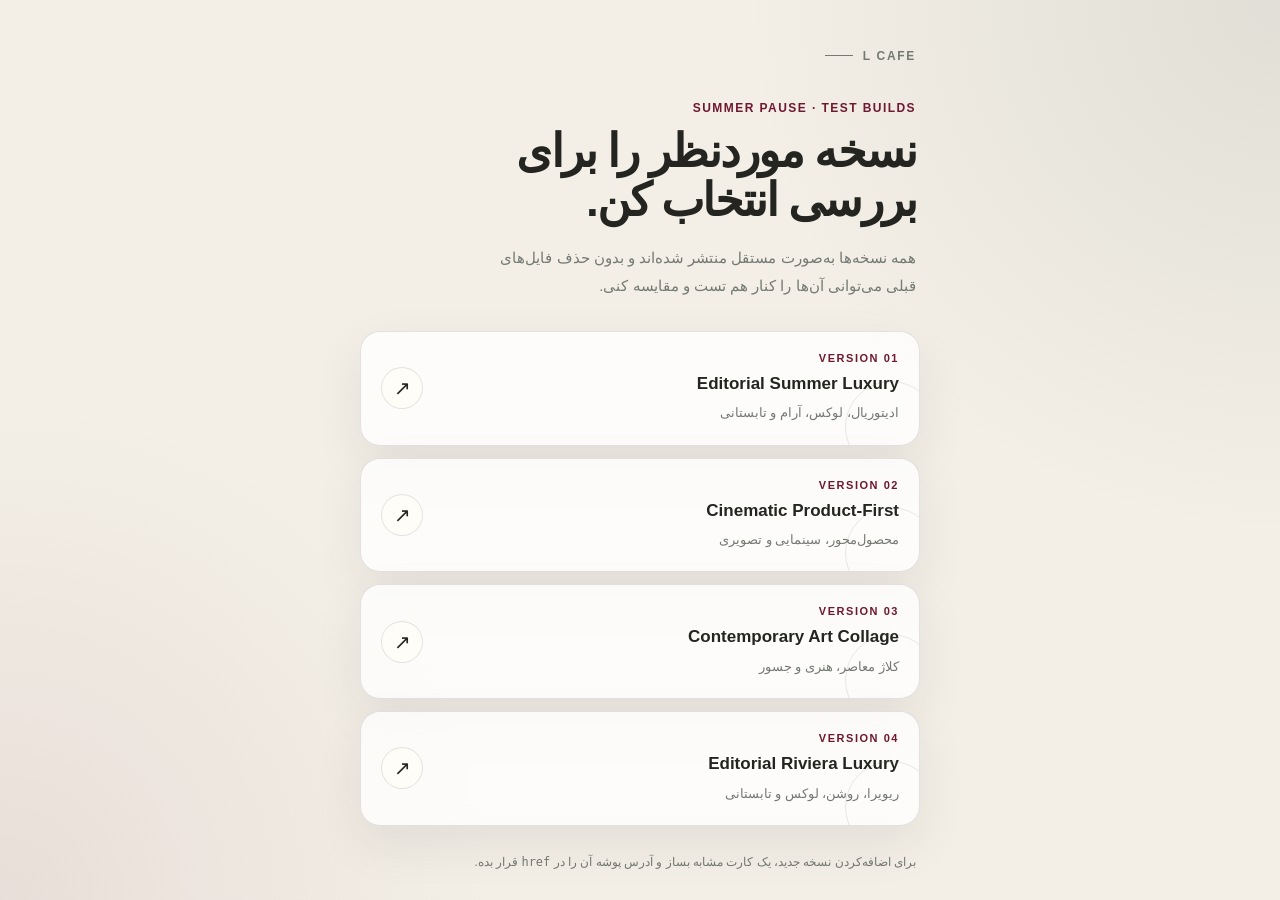
==== index.html @ 193a4563 "Add files via upload" ====
<!doctype html>
<html lang="fa" dir="rtl">
<head>
  <meta charset="utf-8" />
  <meta name="viewport" content="width=device-width, initial-scale=1, viewport-fit=cover" />
  <meta name="theme-color" content="#f3efe7" />
  <meta name="color-scheme" content="light" />

  <title>L Cafe — Website Tests</title>

  <style>
    :root {
      --bg: #f3efe7;
      --surface: rgba(255, 255, 255, 0.78);
      --surface-strong: #fffdf8;
      --text: #242521;
      --muted: #747973;
      --line: rgba(36, 37, 33, 0.12);
      --accent: #6f1830;
      --shadow: 0 18px 50px rgba(36, 37, 33, 0.08);
      --radius-lg: 28px;
      --radius-md: 20px;
    }

    * {
      box-sizing: border-box;
    }

    html {
      -webkit-text-size-adjust: 100%;
    }

    body {
      margin: 0;
      min-width: 320px;
      min-height: 100dvh;
      padding:
        max(24px, env(safe-area-inset-top))
        18px
        max(24px, env(safe-area-inset-bottom));
      font-family:
        "Vazirmatn",
        "IRANSansX",
        "Tahoma",
        Arial,
        sans-serif;
      color: var(--text);
      background:
        radial-gradient(circle at top right, rgba(116, 121, 115, 0.14), transparent 34%),
        radial-gradient(circle at bottom left, rgba(111, 24, 48, 0.08), transparent 32%),
        var(--bg);
    }

    a {
      color: inherit;
    }

    .page {
      width: min(100%, 560px);
      margin-inline: auto;
    }

    .hero {
      padding: 18px 4px 30px;
    }

    .brand {
      display: inline-flex;
      align-items: center;
      gap: 10px;
      margin-bottom: 38px;
      font-size: 12px;
      font-weight: 700;
      letter-spacing: 0.14em;
      color: var(--muted);
      direction: ltr;
    }

    .brand::before {
      width: 28px;
      height: 1px;
      content: "";
      background: currentColor;
    }

    .eyebrow {
      margin: 0 0 12px;
      font-size: 12px;
      font-weight: 800;
      letter-spacing: 0.12em;
      color: var(--accent);
      direction: ltr;
      text-align: right;
    }

    h1 {
      margin: 0;
      max-width: 420px;
      font-size: clamp(30px, 9vw, 46px);
      line-height: 1.08;
      letter-spacing: -0.04em;
    }

    .intro {
      max-width: 430px;
      margin: 18px 0 0;
      font-size: 15px;
      line-height: 1.9;
      color: var(--muted);
    }

    .versions {
      display: grid;
      gap: 12px;
    }

    .version {
      position: relative;
      display: grid;
      grid-template-columns: 1fr auto;
      gap: 18px;
      align-items: center;
      min-height: 108px;
      padding: 20px;
      overflow: hidden;
      text-decoration: none;
      background: var(--surface);
      border: 1px solid var(--line);
      border-radius: var(--radius-md);
      box-shadow: var(--shadow);
      backdrop-filter: blur(14px);
      -webkit-backdrop-filter: blur(14px);
      transition:
        transform 180ms ease,
        border-color 180ms ease,
        background-color 180ms ease;
    }

    .version::after {
      position: absolute;
      inset: auto -18px -28px auto;
      width: 90px;
      height: 90px;
      content: "";
      border: 1px solid rgba(116, 121, 115, 0.16);
      border-radius: 50%;
    }

    .version:active {
      transform: scale(0.985);
    }

    .version:focus-visible {
      outline: 3px solid rgba(111, 24, 48, 0.25);
      outline-offset: 3px;
    }

    .version-copy {
      min-width: 0;
    }

    .version-number {
      display: block;
      margin-bottom: 8px;
      font-size: 11px;
      font-weight: 800;
      letter-spacing: 0.14em;
      color: var(--accent);
      direction: ltr;
      text-align: right;
    }

    .version-title {
      display: block;
      font-size: 17px;
      font-weight: 800;
      line-height: 1.45;
      direction: ltr;
      text-align: right;
    }

    .version-description {
      display: block;
      margin-top: 6px;
      font-size: 13px;
      line-height: 1.7;
      color: var(--muted);
    }

    .arrow {
      display: grid;
      place-items: center;
      width: 42px;
      height: 42px;
      flex: 0 0 auto;
      font-size: 20px;
      color: var(--text);
      background: var(--surface-strong);
      border: 1px solid var(--line);
      border-radius: 50%;
      direction: ltr;
    }

    .footer {
      margin-top: 26px;
      padding: 0 4px;
      font-size: 12px;
      line-height: 1.8;
      color: var(--muted);
    }

    @media (hover: hover) {
      .version:hover {
        transform: translateY(-3px);
        background: var(--surface-strong);
        border-color: rgba(111, 24, 48, 0.18);
      }
    }

    @media (prefers-reduced-motion: reduce) {
      .version {
        transition: none;
      }
    }
  </style>
</head>

<body>
  <main class="page">
    <header class="hero">
      <div class="brand">L CAFE</div>

      <p class="eyebrow">SUMMER PAUSE · TEST BUILDS</p>

      <h1>نسخه موردنظر را برای بررسی انتخاب کن.</h1>

      <p class="intro">
        همه نسخه‌ها به‌صورت مستقل منتشر شده‌اند و بدون حذف فایل‌های قبلی می‌توانی آن‌ها را کنار هم تست و مقایسه کنی.
      </p>
    </header>

    <section class="versions" aria-label="نسخه‌های سایت">
      <a class="version" href="./01-editorial-summer-luxury/">
        <span class="version-copy">
          <span class="version-number">VERSION 01</span>
          <span class="version-title">Editorial Summer Luxury</span>
          <span class="version-description">ادیتوریال، لوکس، آرام و تابستانی</span>
        </span>
        <span class="arrow" aria-hidden="true">↗</span>
      </a>

      <a class="version" href="./02-cinematic-product-first/">
        <span class="version-copy">
          <span class="version-number">VERSION 02</span>
          <span class="version-title">Cinematic Product-First</span>
          <span class="version-description">محصول‌محور، سینمایی و تصویری</span>
        </span>
        <span class="arrow" aria-hidden="true">↗</span>
      </a>

      <a class="version" href="./03-contemporary-art-collage/">
        <span class="version-copy">
          <span class="version-number">VERSION 03</span>
          <span class="version-title">Contemporary Art Collage</span>
          <span class="version-description">کلاژ معاصر، هنری و جسور</span>
        </span>
        <span class="arrow" aria-hidden="true">↗</span>
      </a>

      <a class="version" href="./04-editorial-riviera-luxury/">
        <span class="version-copy">
          <span class="version-number">VERSION 04</span>
          <span class="version-title">Editorial Riviera Luxury</span>
          <span class="version-description">ریویرا، روشن، لوکس و تابستانی</span>
        </span>
        <span class="arrow" aria-hidden="true">↗</span>
      </a>
    </section>

    <footer class="footer">
      برای اضافه‌کردن نسخه جدید، یک کارت مشابه بساز و آدرس پوشه آن را در
      <code>href</code>
      قرار بده.
    </footer>
  </main>
</body>
</html>
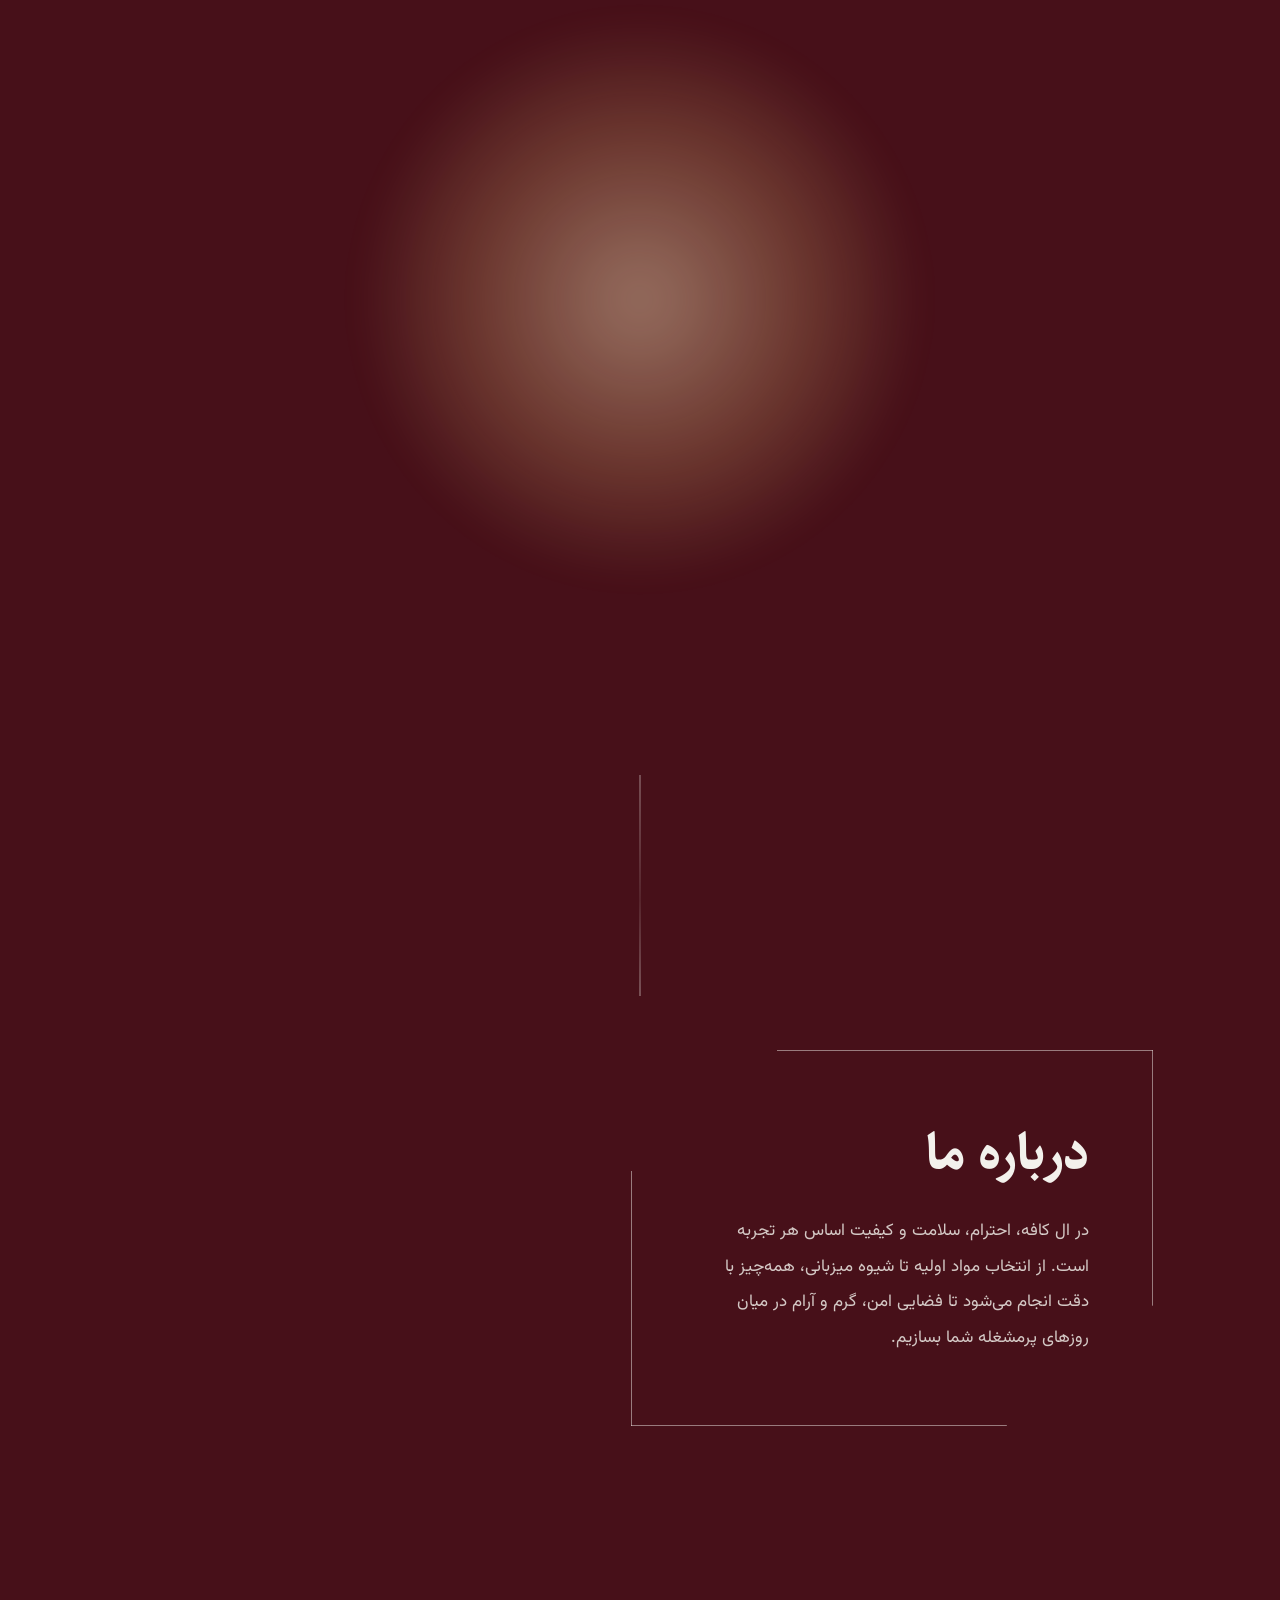
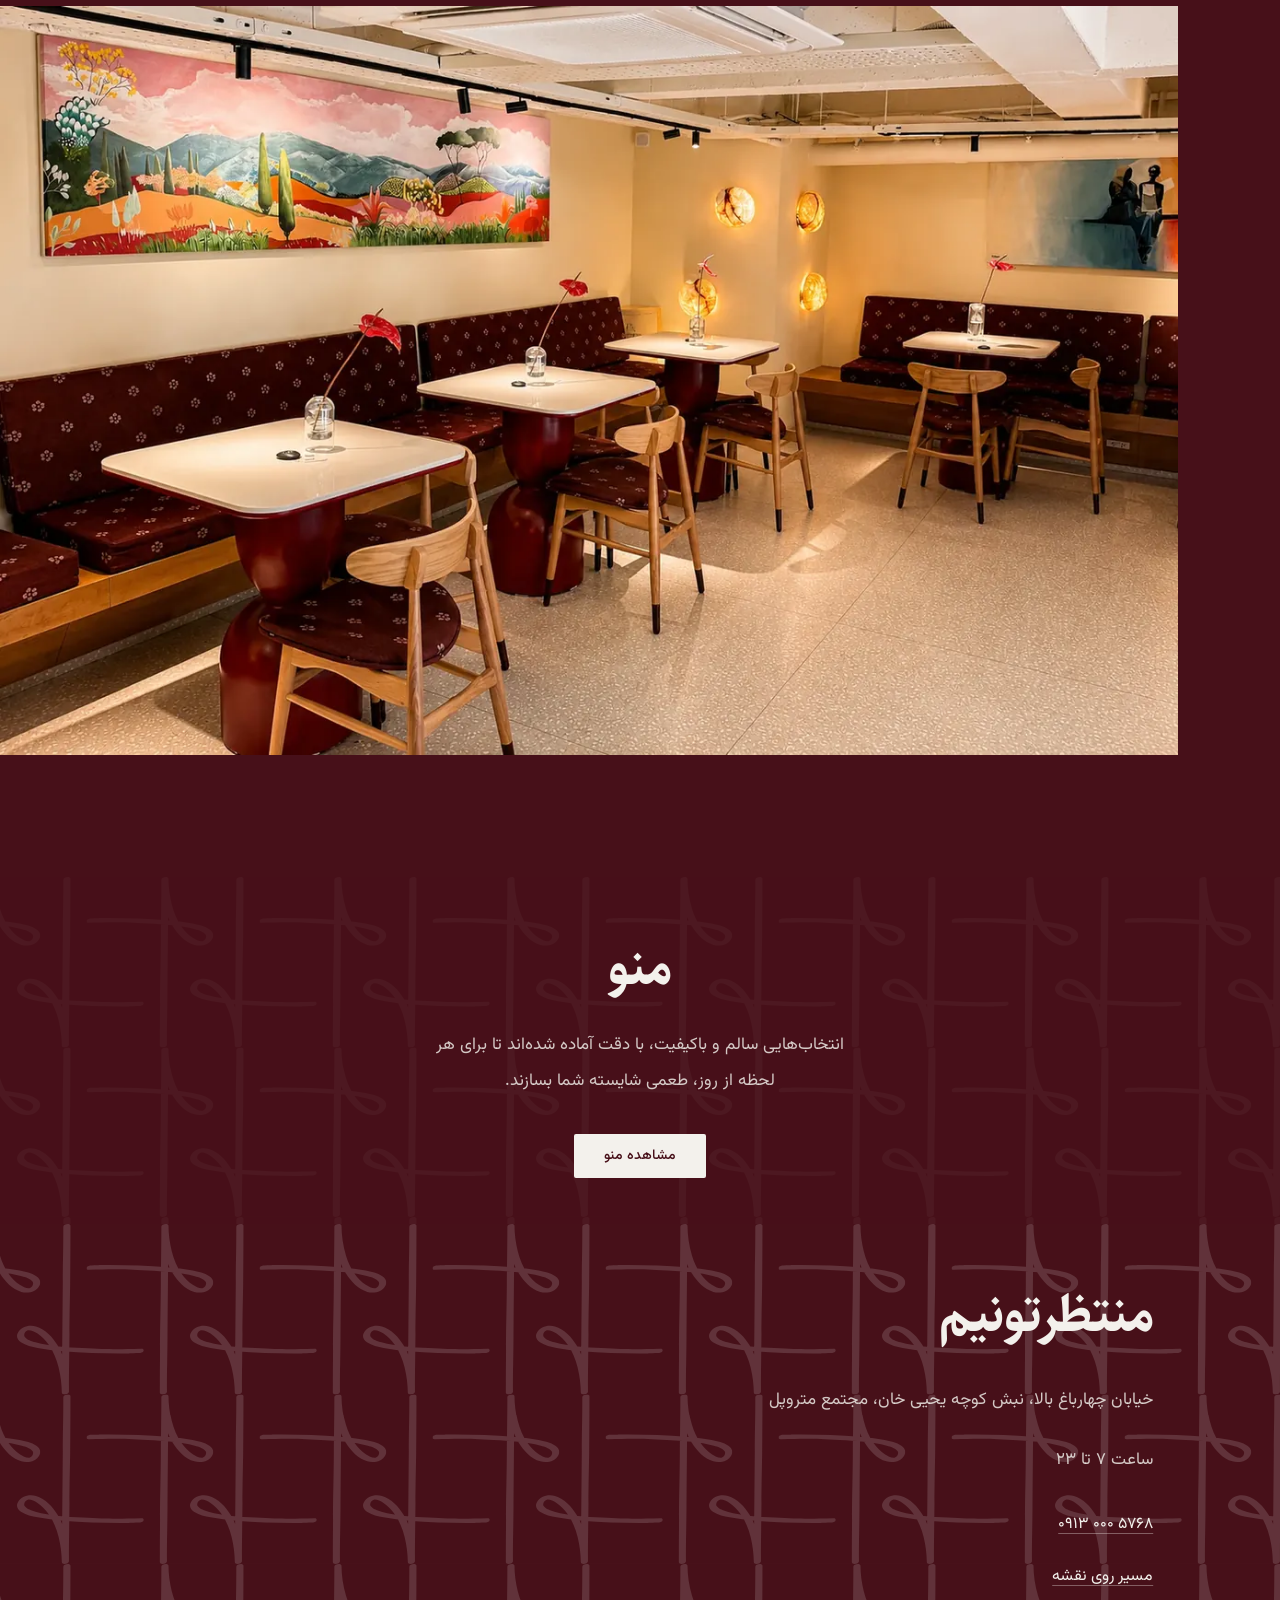
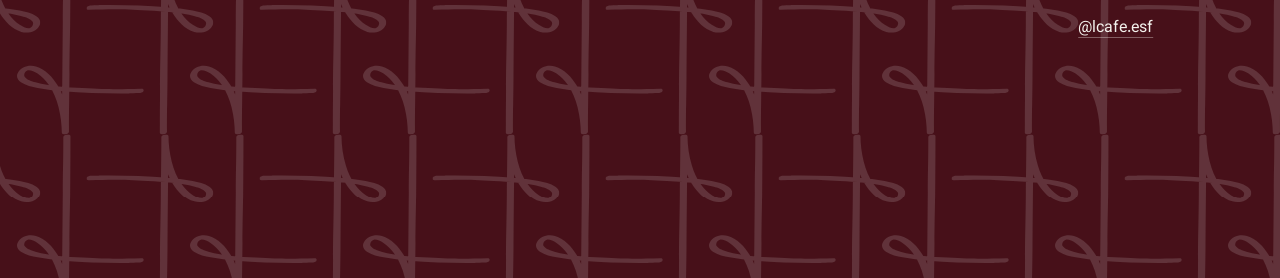
==== commit 974c4167: "a" ====
--- a/index.html
+++ b/index.html
@@ -1,287 +1,688 @@
-<!doctype html>
+<!-- Generated by build.py from Landing Hero Background.dc.html - do not edit; edit the source. -->
+<!DOCTYPE html>
+<!-- dir on <html>, not only on the wrapper below. The wrapper turns its own
+     subtree RTL, which covers everything visible today and hides the fact that
+     the DOCUMENT's base direction is still LTR - so anything outside it (and
+     any markup added at body level later) lays out left-to-right, and the page
+     hands assistive tech no direction at all. -->
 <html lang="fa" dir="rtl">
 <head>
-  <meta charset="utf-8" />
-  <meta name="viewport" content="width=device-width, initial-scale=1, viewport-fit=cover" />
-  <meta name="theme-color" content="#f3efe7" />
-  <meta name="color-scheme" content="light" />
-
-  <title>L Cafe — Website Tests</title>
-
-  <style>
-    :root {
-      --bg: #f3efe7;
-      --surface: rgba(255, 255, 255, 0.78);
-      --surface-strong: #fffdf8;
-      --text: #242521;
-      --muted: #747973;
-      --line: rgba(36, 37, 33, 0.12);
-      --accent: #6f1830;
-      --shadow: 0 18px 50px rgba(36, 37, 33, 0.08);
-      --radius-lg: 28px;
-      --radius-md: 20px;
+<meta charset="utf-8">
+<meta name="viewport" content="width=device-width, initial-scale=1">
+<meta name="theme-color" content="#471019">
+<title>ال کافه — چهارباغ بالا، اصفهان</title>
+<meta name="description" content="ال کافه، کافه‌ای در چهارباغ بالای اصفهان. احترام، سلامت و کیفیت، اساس هر تجربه.">
+<link rel="canonical" href="https://lcafe-esf.ir/">
+
+<!-- Icons are the mark itself, not the wordmark: at 16px the wordmark is a
+     smear, the single glyph still reads. The PNG is for iOS, which ignores SVG
+     favicons and would otherwise put a screenshot of the page on the home
+     screen - and a QR menu is exactly the kind of page people save there. -->
+<link rel="icon" href="assets/favicon.svg" type="image/svg+xml">
+<link rel="apple-touch-icon" href="assets/icon-180.png">
+
+<!-- The faces are discovered two hops in: the page, then the stylesheet the
+     <helmet> below carries. That is a whole round trip of unstyled text on a
+     phone before the swap. Preload only the two that set copy above the fold —
+     the Latin subset exists for the Instagram handle at the bottom of the page
+     and does not earn a connection this early.
+     crossorigin is not optional even though these are same-origin: fonts fetch
+     in CORS mode, and a preload without it is a second, separate download
+     instead of the warm cache hit the whole hint is for. -->
+<link rel="preload" href="assets/fonts/vazirmatn-arabic.woff2" as="font" type="font/woff2" crossorigin>
+<link rel="preload" href="assets/fonts/Sahel-Bold.woff2" as="font" type="font/woff2" crossorigin>
+
+
+<!-- Link preview. The page is shared by hand — Instagram bio, a WhatsApp
+     message to a friend already sitting down — so this card IS the first
+     impression far more often than a search result is. og:image points at the
+     JPEG, not the WebP beside it: Telegram and WhatsApp decode JPEG
+     everywhere, WebP only sometimes, and a card that falls back to no image
+     is worse than a slightly larger file nobody downloads twice. -->
+<meta property="og:type" content="website">
+<meta property="og:site_name" content="ال کافه">
+<meta property="og:locale" content="fa_IR">
+<meta property="og:title" content="ال کافه — چهارباغ بالا، اصفهان">
+<meta property="og:description" content="کافه‌ای در چهارباغ بالای اصفهان. احترام، سلامت و کیفیت، اساس هر تجربه.">
+<meta property="og:url" content="https://lcafe-esf.ir/">
+<meta property="og:image" content="https://lcafe-esf.ir/assets/cafe-interior.jpg">
+<meta property="og:image:width" content="1800">
+<meta property="og:image:height" content="1013">
+<meta property="og:image:alt" content="فضای داخلی ال کافه">
+<meta name="twitter:card" content="summary_large_image">
+
+<!-- Only facts confirmed by the owner and already visible on the page. No
+     rating, no priceRange, no cuisine: every one of those is a claim Google
+     would republish, and none has been confirmed.
+     openingHours: the owner confirmed 7-23 applies every day. Stated in the
+     compact "Mo-Su 07:00-23:00" form the spec defines, so Google can publish
+     it against any weekday a searcher happens to ask about. -->
+<script type="application/ld+json">
+{
+  "@context": "https://schema.org",
+  "@type": "CafeOrCoffeeShop",
+  "name": "ال کافه",
+  "alternateName": "L Cafe",
+  "url": "https://lcafe-esf.ir/",
+  "image": "https://lcafe-esf.ir/assets/cafe-interior.jpg",
+  "telephone": "+989130005768",
+  "openingHours": "Mo-Su 07:00-23:00",
+  "address": {
+    "@type": "PostalAddress",
+    "streetAddress": "خیابان چهارباغ بالا، نبش کوچه یحیی خان، مجتمع متروپل",
+    "addressLocality": "اصفهان",
+    "addressCountry": "IR"
+  },
+  "hasMap": "https://maps.app.goo.gl/UcyaTAH42vChA7RA9",
+  "hasMenu": "https://lcafe-esf.ir/menu.html",
+  "sameAs": ["https://www.instagram.com/lcafe.esf/"]
+}
+</script>
+<link rel="stylesheet" href="assets/fonts/vazirmatn.css">
+<link rel="stylesheet" href="assets/fonts/sahel.css">
+<style>
+:root{
+  --font:'Vazirmatn',system-ui,sans-serif;
+  --display:'Sahel','Vazirmatn',system-ui,sans-serif;
+  --bg:#471019;
+  --ink:#F3F1EC;
+  --ink-strong:rgba(243,241,236,.82);
+  --ink-soft:rgba(243,241,236,.72);
+  --line:rgba(243,241,236,.35);
+  --gutter:clamp(20px,6vw,80px);
+  /* Vertical rhythm. --flow separates blocks inside a thought,
+     --air separates the thoughts themselves. Two values, no ad-hoc numbers. */
+  --flow:clamp(64px,10vw,104px);
+  --air:clamp(104px,17vw,180px);
+  --tile:clamp(200px,46vw,346px);
+
+  /* transitions.dev — texts reveal (18) */
+  --stagger-dur:500ms;
+  --stagger-distance:12px;
+  --stagger-stagger:40ms;
+  --stagger-blur:3px;
+  --stagger-ease:cubic-bezier(0.22, 1, 0.36, 1);
+  /* transitions.dev — skeleton loader and reveal (14) */
+  --pulse-dur:1000ms;
+  --pulse-count:infinite;
+  --pulse-min:0.5;
+  --reveal-dur:400ms;
+  --reveal-blur:2px;
+  /* Matches --stagger-ease above rather than the browser default, so the photo
+     resolving and the copy rising share one curve. */
+  --reveal-ease:cubic-bezier(0.22, 1, 0.36, 1);
+  /* transitions.dev — page side-by-side (08) */
+  --page-slide-dur:250ms;
+  --page-slide-distance:8px;
+  --page-blur:3px;
+  --page-slide-ease:cubic-bezier(0.22, 1, 0.36, 1);
+}
+*,*::before,*::after{box-sizing:border-box}
+html{overflow-x:hidden}
+html,body{margin:0;padding:0;background:var(--bg);font-family:var(--font);-webkit-text-size-adjust:100%}
+a{color:var(--ink)}
+a:focus-visible{outline:2px solid var(--ink);outline-offset:3px;border-radius:2px}
+.skip{position:absolute;width:1px;height:1px;margin:0;padding:0;border:0;overflow:hidden;clip-path:inset(50%);white-space:nowrap;background:var(--ink);color:var(--bg);font:500 13px var(--font);border-radius:2px;text-decoration:none}
+.skip:focus{width:auto;height:auto;padding:10px 18px;overflow:visible;clip-path:none;top:8px;right:16px;z-index:20}
+
+/* The L field. One continuous fixed plane for the whole document, so a panel
+   edge slices the marks mid-glyph instead of restarting the pattern. */
+.field{position:fixed;inset:0;z-index:0;pointer-events:none;
+  background-color:var(--bg);
+  background-image:url('assets/l-cafe-pattern-inverted-tight.svg');
+  background-repeat:repeat;
+  background-size:var(--tile) calc(var(--tile) * 0.983)}
+
+/* The signature. Absent during the hero, then it takes the wordmark's place
+   at dead centre as that fades — the two never share the screen. */
+.mark{position:fixed;top:-25vh;left:50%;z-index:1;pointer-events:none;
+  height:150vh;width:auto;opacity:0;will-change:transform,opacity}
+.mark path{fill:#E6E5E1}
+
+.page{position:relative;z-index:2}
+
+.hero{margin:0;width:100%;height:100vh;height:100svh;display:flex;align-items:center;justify-content:center}
+.hero img{width:clamp(190px,22vw,420px);height:auto}
+
+.h2{margin:0 0 clamp(18px,3.2vw,26px);font-family:var(--display);font-weight:700;
+  font-size:clamp(30px,6.4vw,52px);line-height:1.3;letter-spacing:-.005em;color:var(--ink)}
+.eyebrow{margin:0 0 14px;font:400 12px/1.7 var(--font);letter-spacing:.14em;color:var(--ink-soft)}
+.body{margin:0;font:400 clamp(15px,4vw,17px)/2.1 var(--font);color:var(--ink-strong)}
+
+/* Right-anchored blocks bracket the page: about opens it, contact closes it. */
+.about{padding:clamp(80px,15vw,150px) var(--gutter) 0;max-width:1180px;margin:0 auto}
+.about .inner{max-width:52ch;text-align:right}
+
+/* The photo is the page's single light moment. Inset on the start side — the
+   right, in RTL — so a strip of the field survives at the reading origin and
+   the photo's edge cuts the marks mid-glyph.
+
+   The frame takes the photograph's own shape and nothing else. It used to take
+   a height from the viewport, which meant the frame was some ratio and the
+   picture was another and object-fit resolved the difference the only way it
+   can — by cutting. At 1920 the frame came out at 1.87 against the file's 1.57
+   and lost a sixth of the height; on the phone the mismatch was answered by
+   shipping a 3:4 crop that threw away half the width before the browser saw
+   it. Neither was visible as damage, which is what made it worth fixing: the
+   room in this picture is the whole point of it, and a third of the room was
+   never on screen.
+
+   With the ratio matched, object-fit:cover is a no-op and stays only as a
+   guard — contain would letterbox on the maroon and read as a bug. */
+.photo{aspect-ratio:1920/1220;background:var(--ink);overflow:hidden;
+  margin-block:var(--air);margin-inline-start:clamp(0px,8vw,140px)}
+
+/* The menu is the page's one action, so it earns the page's one centred block.
+   It closes tighter into contact than the photo does into either neighbour:
+   two quiet text blocks belong together, the photo needs room to be an object. */
+.menu{padding:0 var(--gutter);margin:0 auto var(--flow);max-width:1180px;
+  display:flex;flex-direction:column;align-items:center;text-align:center}
+.menu .inner{max-width:46ch}
+.cta{display:inline-flex;align-items:center;min-height:44px;margin-top:clamp(26px,4vw,34px);
+  padding:0 30px;background:var(--ink);color:var(--bg);
+  font:500 clamp(13px,3.4vw,14px)/1 var(--font);text-decoration:none;border-radius:2px}
+
+.contact{padding:0 var(--gutter) clamp(96px,17vw,170px);max-width:1180px;margin:0 auto}
+/* 8px, not 4px. Each of these three links is a correct 44px tall, but the tap
+   areas were 4px apart while the text inside them is ~16px — so a tap aimed
+   between two lines had no dead space to land in and resolved to whichever
+   box owned that pixel. The gap is the target, not the height. */
+.contact .inner{text-align:right;display:flex;flex-direction:column;align-items:flex-start;gap:8px}
+.contact .body{margin-bottom:clamp(10px,2vw,16px)}
+.contact a{display:inline-flex;align-items:center;min-height:44px;color:var(--ink);
+  text-decoration:underline;text-underline-offset:5px;text-decoration-color:var(--line)}
+
+/* transitions.dev — texts reveal (18). Each copy block's lines rise out of a
+   blur when the block reaches the viewport. Exit is decoupled from the
+   entrance so a block leaving never replays the stagger backwards.
+
+   The hidden start state is gated on data-armed, which only the reveal script
+   sets. Un-gated, this is copy that exists but is invisible until JS says
+   otherwise — and any failure on that path (blocked script, an observer that
+   never fires, an old browser) silently empties the page of its text. Default
+   to readable; animate only once something is there to un-hide it.
+
+   State lives in data-* rather than classes because the runtime rewrites
+   className from its template on every render: a class set from outside is
+   either wiped or baked in permanently, and both break this gate. Attributes
+   it doesn't own survive. */
+.t-stagger-line{
+  display:block;
+}
+.t-stagger[data-armed] .t-stagger-line{
+  opacity:0;
+  transform:translateY(var(--stagger-distance));
+  filter:blur(var(--stagger-blur));
+  transition:
+    opacity   var(--stagger-dur) var(--stagger-ease),
+    transform var(--stagger-dur) var(--stagger-ease),
+    filter    var(--stagger-dur) var(--stagger-ease);
+  will-change:transform,opacity,filter;
+}
+.t-stagger-line--2{transition-delay:var(--stagger-stagger)}
+.t-stagger-line--3{transition-delay:calc(var(--stagger-stagger) * 2)}
+.t-stagger[data-shown] .t-stagger-line{
+  opacity:1;
+  transform:translateY(0);
+  filter:blur(0);
+}
+.t-stagger[data-hiding] .t-stagger-line{
+  opacity:0;
+  transform:translateY(0);
+  filter:blur(0);
+  transition:
+    opacity 200ms ease,
+    transform 0s linear,
+    filter 0s linear;
+  transition-delay:0s;
+}
+
+/* transitions.dev — skeleton loader and reveal (14). The photo is the page's
+   one image; it now pulses in place and cross-blurs into the real frame
+   instead of snapping in when the file lands. */
+.t-skel{position:relative}
+.t-skel-skeleton,
+.t-skel-content{
+  position:absolute;
+  inset:0;
+}
+.t-skel-content>image-slot{display:block;width:100%;height:100%}
+/* The published page carries a <picture> here instead of the element above —
+   build.py swaps it. object-fit stays on the rule as a guard rather than as a
+   mechanism: the frame carries the photograph's own ratio, so there is nothing
+   left for cover to trim. If a future re-crop changes the file's shape, this
+   is what keeps the frame filled instead of letterboxed — and the aspect-ratio
+   on .photo is what has to be updated to match. */
+.t-skel-content>picture{display:block;width:100%;height:100%}
+.t-skel-content>picture>img{display:block;width:100%;height:100%;object-fit:cover}
+.t-skel-skeleton{
+  z-index:1;
+  opacity:1;
+  filter:blur(0);
+  transition:
+    opacity var(--reveal-dur) var(--reveal-ease),
+    filter  var(--reveal-dur) var(--reveal-ease);
+}
+/* Same gate as the text above: unarmed, the content layer is simply visible
+   and the skeleton sits unseen behind it. Otherwise a script that never runs
+   leaves the photo permanently hidden behind its own placeholder. */
+.t-skel-content{
+  z-index:2;
+}
+.t-skel[data-armed] .t-skel-content{
+  opacity:0;
+  filter:blur(var(--reveal-blur));
+  transition:
+    opacity var(--reveal-dur) var(--reveal-ease),
+    filter  var(--reveal-dur) var(--reveal-ease);
+}
+.t-skel[data-revealed] .t-skel-skeleton{opacity:0;filter:blur(var(--reveal-blur))}
+.t-skel[data-revealed] .t-skel-content{opacity:1;filter:blur(0)}
+.t-skel[data-resetting] .t-skel-skeleton,
+.t-skel[data-resetting] .t-skel-content{transition:none!important}
+/* Dark on light: this frame's own background is the near-white ink colour, so
+   a light placeholder would pulse invisibly against it. */
+.t-skel-skeleton>*{
+  position:absolute;
+  inset:0;
+  background:rgba(71,16,25,.07);
+}
+.t-skel-skeleton.is-pulsing>*{
+  animation:t-skel-pulse var(--pulse-dur) ease-in-out var(--pulse-count);
+}
+@keyframes t-skel-pulse{
+  0%,100%{opacity:1}
+  50%    {opacity:var(--pulse-min)}
+}
+
+/* transitions.dev — page side-by-side (08), adapted for real navigation. The
+   preset slides two <section>s inside one document; these are two documents,
+   so the same four tokens drive a cross-document view transition instead.
+   Both pages sit on the same maroon, so what reads is the copy crossing over
+   a background that never moves.
+
+   Direction is RTL-correct: the page you are leaving withdraws to the right,
+   the page you are going to arrives from the left, which is forward here.
+
+   This is also why the runtime had to go first. A view transition snapshots
+   the incoming document at its first paint, and under the runtime that was a
+   blank rectangle - it would have cross-faded into nothing.
+
+   No fallback to write: a browser without view transitions performs exactly
+   the navigation it performs today. */
+@view-transition{navigation:auto}
+::view-transition-group(root){
+  animation-duration:var(--page-slide-dur);
+  animation-timing-function:var(--page-slide-ease);
+}
+::view-transition-old(root){animation-name:t-page-out}
+::view-transition-new(root){animation-name:t-page-in}
+@keyframes t-page-out{
+  to{opacity:0;transform:translateX(var(--page-slide-distance));filter:blur(var(--page-blur))}
+}
+@keyframes t-page-in{
+  from{opacity:0;transform:translateX(calc(var(--page-slide-distance) * -1));filter:blur(var(--page-blur))}
+}
+
+
+/* 2026 chandelier identity pass. The page structure and content are unchanged. */
+.sr-only{position:absolute;width:1px;height:1px;padding:0;margin:-1px;overflow:hidden;clip:rect(0,0,0,0);white-space:nowrap;border:0}
+
+/* The global plane is now plain burgundy. Pattern strength is controlled per
+   section: faint behind the menu, full in the final contact block. */
+.field{background-image:none}
+
+.hero{position:relative;overflow:hidden;isolation:isolate}
+.hero::after{
+  content:"";position:absolute;left:50%;bottom:-1px;width:1px;height:14vh;
+  background:linear-gradient(to bottom,rgba(243,241,236,.55),rgba(243,241,236,.18));
+  transform:translateX(-50%);pointer-events:none;z-index:0
+}
+.hero-chandelier{
+  --lamp-brightness:1.04;
+  --lamp-glow:.92;
+  position:absolute;top:0;left:50%;z-index:1;display:block;
+  width:min(92vw,64svh,620px);transform:translateX(-50%);
+  will-change:filter
+}
+.hero-chandelier picture,.hero-chandelier img{display:block;width:100%;height:auto}
+.hero-chandelier img{
+  position:relative;z-index:2;
+  filter:brightness(var(--lamp-brightness)) saturate(1.02)
+}
+.hero-chandelier::before{
+  content:"";position:absolute;z-index:1;left:50%;bottom:1%;width:94%;aspect-ratio:1;
+  transform:translateX(-50%);border-radius:50%;pointer-events:none;
+  background:radial-gradient(circle,rgba(255,235,190,.48) 0%,rgba(255,211,135,.22) 43%,rgba(255,184,92,0) 74%);
+  filter:blur(24px);opacity:var(--lamp-glow)
+}
+
+/* The pendant thread visually hands the hero to the About frame. */
+.about{position:relative}
+.about::before{
+  content:"";position:absolute;top:0;left:50%;width:1px;height:clamp(54px,9vw,96px);
+  transform:translateX(-50%);
+  background:linear-gradient(to bottom,rgba(243,241,236,.18),rgba(243,241,236,.58));
+  pointer-events:none
+}
+.about .inner{
+  --frame-stroke:rgba(243,241,236,.48);
+  position:relative;max-width:58ch;padding:clamp(44px,7vw,70px) clamp(34px,6vw,64px);
+  background:
+    linear-gradient(var(--frame-stroke),var(--frame-stroke)) top right/72% 1px no-repeat,
+    linear-gradient(var(--frame-stroke),var(--frame-stroke)) top right/1px 68% no-repeat,
+    linear-gradient(var(--frame-stroke),var(--frame-stroke)) bottom left/72% 1px no-repeat,
+    linear-gradient(var(--frame-stroke),var(--frame-stroke)) bottom left/1px 68% no-repeat
+}
+.about-corner{
+  position:absolute;z-index:1;width:clamp(46px,6vw,72px);height:auto;opacity:.9;pointer-events:none
+}
+.about-corner--tr{top:calc(clamp(46px,6vw,72px) * -.33);right:calc(clamp(46px,6vw,72px) * -.28);transform:rotate(180deg)}
+.about-corner--bl{bottom:calc(clamp(46px,6vw,72px) * -.33);left:calc(clamp(46px,6vw,72px) * -.28)}
+.about .h2,.about .body{position:relative;z-index:2}
+
+.menu,.contact{position:relative;isolation:isolate}
+.menu::before,.contact::before{
+  content:"";position:absolute;z-index:-1;top:calc(var(--flow) * -.55);bottom:calc(var(--flow) * -.55);
+  left:50%;width:100vw;transform:translateX(-50%);pointer-events:none;
+  background:var(--bg) url('assets/l-cafe-pattern-inverted-tight.svg') repeat;
+  background-size:var(--tile) calc(var(--tile) * .983)
+}
+.menu::before{opacity:.24}
+.contact::before{opacity:1}
+.menu .inner,.contact .inner{position:relative;z-index:1}
+
+@media (prefers-reduced-motion:reduce){
+  /* The whole feature off, not just its animations - a zeroed view transition
+     still holds the old page on screen while the new one loads. */
+  @view-transition{navigation:none}
+  .mark{transform:translate3d(-50%,0,0) !important}
+  .hero-chandelier{--lamp-brightness:.82!important;--lamp-glow:.28!important}
+  .t-stagger-line{transition:none!important;opacity:1;transform:none;filter:none}
+  .t-skel-skeleton,.t-skel-content{transition:none!important}
+  .t-skel-skeleton.is-pulsing>*{animation:none!important}
+}
+@media (max-width:640px){
+  /* The start-side inset is dropped on purpose. At 375px that clamp is a 30px
+     margin, which reads as a mistake rather than as the strip of pattern field
+     it is on a wide screen. Full-bleed is the decision on the phone. DESIGN.md
+     records it; do not "restore consistency" here.
+
+     The 62vh height that used to sit here is gone. It was chosen because a
+     width-derived frame collapsed to something too thin to read as the page's
+     one image — but the way it bought that height was by cropping to a 3:4
+     portrait, and half the room went with it. Full-bleed at the photograph's
+     own ratio is 238px on a 375px phone: shorter than 62vh and the whole
+     picture. If it needs to be taller than that, it needs a taller photograph,
+     not a narrower crop of this one. */
+  .photo{margin-inline-start:0}
+  .mark{height:112vh;top:-6vh}
+  .hero-chandelier{width:min(94vw,430px)}
+  .about .inner{padding:48px 28px}
+  .about::before{height:58px}
+}
+</style>
+</head>
+<body>
+<div dir="rtl">
+
+<div class="field" aria-hidden="true"></div>
+<!-- No inline opacity/transform: the resting state is the one CSS already
+     describes (.mark is opacity:0, the wordmark is opaque), and the handoff
+     script writes over it from scroll. That way the hero with no JS is the
+     hero at scroll zero, rather than a mark stuck at full strength. -->
+<svg class="mark" viewBox="9.455400 14.402475 41.399475 55.502550" aria-hidden="true" xmlns="http://www.w3.org/2000/svg">
+<path d="M 24.578125 15.261719 C 24.578125 24.546875 24.488281 23.8125 24.414062 33.097656 C 24.34375 41.796875 24.257812 51.75 24.152344 62.957031 C 24.132812 65.070312 24.085938 67.1875 24.089844 69.304688 C 24.867188 69.21875 25.640625 69.132812 26.417969 69.046875 C 26.386719 64.195312 25.316406 58.125 22.746094 53.96875 C 21.121094 51.339844 18.703125 48.667969 15.625 47.792969 C 13.488281 47.1875 10.808594 47.789062 9.714844 49.894531 C 9.074219 51.125 9.695312 52.183594 10.753906 52.894531 C 12.335938 53.957031 14.390625 54.386719 16.222656 54.753906 C 18.941406 55.296875 21.707031 55.605469 24.464844 55.84375 C 30.777344 56.390625 37.125 56.535156 43.457031 56.558594 C 47.253906 56.574219 45.484375 56.546875 49.28125 56.429688 C 49.75 56.414062 50.597656 56.292969 50.804688 55.773438 C 50.988281 55.308594 50.644531 54.988281 50.152344 55.003906 C 41.828125 55.265625 39.03125 55.222656 30.710938 54.785156 C 25.644531 54.519531 20.375 54.265625 15.460938 52.898438 C 14.289062 52.574219 12.605469 52.132812 11.945312 51.085938 C 11.5 50.382812 12.121094 49.179688 12.980469 49 C 13.894531 48.808594 15.210938 49.476562 16.050781 50.007812 C 17.550781 50.960938 18.792969 52.308594 19.824219 53.742188 C 22.789062 57.855469 24.058594 64.285156 24.089844 69.304688 C 24.097656 70.34375 26.421875 69.886719 26.417969 69.046875 C 26.402344 63.179688 26.53125 56.054688 26.582031 50.191406 C 26.679688 39.292969 26.773438 39.667969 26.84375 28.773438 C 26.875 24.183594 26.90625 19.59375 26.90625 15.003906 C 26.90625 13.964844 24.578125 14.417969 24.578125 15.261719"></path>
+</svg>
+
+<div class="page">
+
+<a class="skip" href="#about">رفتن به محتوای اصلی</a>
+
+<h1 class="hero">
+<span class="sr-only">ال کافه</span>
+<span class="hero-chandelier" aria-hidden="true">
+<picture>
+<source srcset="assets/chandelier-hero-420.webp" media="(max-width:640px)">
+<img src="assets/chandelier-hero-760.webp" width="760" height="1183" alt="" decoding="async" fetchpriority="high">
+</picture>
+</span>
+</h1>
+
+<main id="about">
+<section class="about">
+<div class="inner t-stagger">
+<img class="about-corner about-corner--tr" src="assets/l-cafe-mark.svg" alt="" aria-hidden="true">
+<img class="about-corner about-corner--bl" src="assets/l-cafe-mark.svg" alt="" aria-hidden="true">
+<h2 class="h2 t-stagger-line t-stagger-line--1">درباره ما</h2>
+<p class="body t-stagger-line t-stagger-line--2">در ال کافه، احترام، سلامت و کیفیت اساس هر تجربه است. از انتخاب مواد اولیه تا شیوه میزبانی، همه‌چیز با دقت انجام می‌شود تا فضایی امن، گرم و آرام در میان روزهای پرمشغله شما بسازیم.</p>
+</div>
+</section>
+
+<div class="photo t-skel" data-state="loading">
+<div class="t-skel-skeleton is-pulsing" aria-hidden="true"><span></span></div>
+<div class="t-skel-content">
+<!-- data-alt is the photo's accessible name and it is content, so it lives
+     here in the source with the rest of the copy. It does not reach the canvas
+     preview — image-slot hard-codes alt="" in its shadow root and cannot be
+     told otherwise — build.py puts it on the published <img>. Describing what
+     is in the frame, not interpreting it: the room, the seating, the mural. -->
+<picture><img src="assets/cafe-interior-1280.webp" srcset="assets/cafe-interior-480.webp 480w, assets/cafe-interior-760.webp 760w, assets/cafe-interior-1280.webp 1280w, assets/cafe-interior.webp 1920w" sizes="(max-width: 640px) 100vw, (min-width: 1750px) calc(100vw - 140px), 92vw" width="1920" height="1220" alt="سالن ال کافه؛ میزهای سفید با صندلی‌های چوبی، مبل‌های زرشکی و دیوارکوبی از منظره‌ای کوهستانی" decoding="async"></picture>
+</div>
+</div>
+
+<section class="menu" aria-label="منو">
+<div class="inner t-stagger">
+<h2 class="h2 t-stagger-line t-stagger-line--1">منو</h2>
+<p class="body t-stagger-line t-stagger-line--2">انتخاب‌هایی سالم و باکیفیت، با دقت آماده شده‌اند تا برای هر لحظه از روز، طعمی شایسته شما بسازند.</p>
+<a class="cta" href="menu.html">مشاهده منو</a>
+</div>
+</section>
+
+<section class="contact" aria-label="تماس">
+<div class="inner t-stagger">
+<h2 class="h2 t-stagger-line t-stagger-line--1">منتظرتونیم</h2>
+<p class="body t-stagger-line t-stagger-line--2">خیابان چهارباغ بالا، نبش کوچه یحیی خان، مجتمع متروپل</p>
+<p class="body t-stagger-line t-stagger-line--3">ساعت ۷ تا ۲۳</p>
+<a href="tel:+989130005768"><bdi>۰۹۱۳ ۰۰۰ ۵۷۶۸</bdi></a>
+<a href="https://maps.app.goo.gl/UcyaTAH42vChA7RA9" target="_blank" rel="noopener noreferrer">مسیر روی نقشه</a>
+<a href="https://www.instagram.com/lcafe.esf/" target="_blank" rel="noopener noreferrer" aria-label="اینستاگرام ال کافه"><bdi>@lcafe.esf</bdi></a>
+</div>
+</section>
+</main>
+
+</div>
+</div>
+<script>
+// transitions.dev — texts reveal (18) + skeleton loader and reveal (14).
+// Outside the dc render cycle for the same reason the menu's rail script is:
+// binding scroll/load state through the template would re-render the image
+// slot on every change.
+(function () {
+  var REVEAL_TIMEOUT = 6000;
+
+  // One observer for the life of the page. Wiring is tracked per element,
+  // not with a global "done" flag: the runtime mounts its own copies of this
+  // markup over the template's, and a flag set against the template nodes
+  // would leave the mounted ones — the visible ones — unwired forever.
+  var observer = new IntersectionObserver(function (entries) {
+    entries.forEach(function (entry) {
+      if (!entry.isIntersecting) return;
+      entry.target.setAttribute("data-shown", "");
+      observer.unobserve(entry.target);
+    });
+  }, { rootMargin: "0px 0px -15% 0px" });
+
+  // Second, independent path to the same state. The observer is the nice one
+  // (it fires exactly at the threshold), but it is one mechanism, and when it
+  // doesn't fire the page is left holding invisible copy. A rect test on
+  // scroll costs nothing and fails differently.
+  function sweep() {
+    document.querySelectorAll(".t-stagger[data-armed]:not([data-shown])")
+      .forEach(function (block) {
+        var box = block.getBoundingClientRect();
+        // Looser than the observer's threshold on purpose: this is the
+        // fallback, and a block that is on screen at all should be readable.
+        // No lower bound either — a block scrolled past (deep link, restored
+        // scroll position, a jump the observer slept through) is one the
+        // reader can scroll back to, and it must not still be blank.
+        if (box.top < (window.innerHeight || 0)) {
+          block.setAttribute("data-shown", "");
+        }
+      });
+    // The photo hides behind its placeholder on the same terms, so it gets the
+    // same second path: if the image is already settled, hand it over here
+    // rather than waiting on the frame loop to notice.
+    document.querySelectorAll(".t-skel[data-armed]:not([data-revealed])")
+      .forEach(function (skel) {
+        var slot = skel.querySelector("image-slot");
+        var img = slot && slot.shadowRoot
+          ? slot.shadowRoot.querySelector("img")
+          : skel.querySelector("img");
+        if (img && img.complete && (img.naturalWidth || !img.getAttribute("src"))) {
+          skel.setAttribute("data-revealed", "");
+          skel.setAttribute("data-state", "loaded");
+        }
+      });
+  }
+  window.addEventListener("scroll", sweep, { passive: true });
+  window.addEventListener("resize", sweep);
+  window.addEventListener("load", sweep);
+
+  function stagger() {
+    var blocks = document.querySelectorAll(".t-stagger:not([data-wired])");
+    blocks.forEach(function (block) {
+      block.setAttribute("data-wired", "");
+      // Arm only now: until this line runs the copy is plain visible text, so
+      // nothing on this page depends on the rest of the script succeeding.
+      block.setAttribute("data-armed", "");
+      observer.observe(block);
+      // And once armed, the copy's visibility rides on the observer firing.
+      // If it hasn't within REVEAL_TIMEOUT, show the block anyway — a missed
+      // animation is a far smaller failure than text nobody can read.
+      setTimeout(function () { block.setAttribute("data-shown", ""); }, REVEAL_TIMEOUT);
+    });
+    if (blocks.length) sweep();
+  }
+
+  function skeleton() {
+    var skel = document.querySelector(".t-skel:not([data-wired])");
+    if (!skel) return;
+    skel.setAttribute("data-wired", "");
+    skel.setAttribute("data-armed", "");
+    sweep();
+    var done = false;
+    function reveal() {
+      if (done) return;
+      done = true;
+      skel.setAttribute("data-revealed", "");
+      skel.setAttribute("data-state", "loaded");
     }
-
-    * {
-      box-sizing: border-box;
-    }
-
-    html {
-      -webkit-text-size-adjust: 100%;
-    }
-
-    body {
-      margin: 0;
-      min-width: 320px;
-      min-height: 100dvh;
-      padding:
-        max(24px, env(safe-area-inset-top))
-        18px
-        max(24px, env(safe-area-inset-bottom));
-      font-family:
-        "Vazirmatn",
-        "IRANSansX",
-        "Tahoma",
-        Arial,
-        sans-serif;
-      color: var(--text);
-      background:
-        radial-gradient(circle at top right, rgba(116, 121, 115, 0.14), transparent 34%),
-        radial-gradient(circle at bottom left, rgba(111, 24, 48, 0.08), transparent 32%),
-        var(--bg);
-    }
-
-    a {
-      color: inherit;
-    }
-
-    .page {
-      width: min(100%, 560px);
-      margin-inline: auto;
-    }
-
-    .hero {
-      padding: 18px 4px 30px;
-    }
-
-    .brand {
-      display: inline-flex;
-      align-items: center;
-      gap: 10px;
-      margin-bottom: 38px;
-      font-size: 12px;
-      font-weight: 700;
-      letter-spacing: 0.14em;
-      color: var(--muted);
-      direction: ltr;
-    }
-
-    .brand::before {
-      width: 28px;
-      height: 1px;
-      content: "";
-      background: currentColor;
-    }
-
-    .eyebrow {
-      margin: 0 0 12px;
-      font-size: 12px;
-      font-weight: 800;
-      letter-spacing: 0.12em;
-      color: var(--accent);
-      direction: ltr;
-      text-align: right;
-    }
-
-    h1 {
-      margin: 0;
-      max-width: 420px;
-      font-size: clamp(30px, 9vw, 46px);
-      line-height: 1.08;
-      letter-spacing: -0.04em;
-    }
-
-    .intro {
-      max-width: 430px;
-      margin: 18px 0 0;
-      font-size: 15px;
-      line-height: 1.9;
-      color: var(--muted);
-    }
-
-    .versions {
-      display: grid;
-      gap: 12px;
-    }
-
-    .version {
-      position: relative;
-      display: grid;
-      grid-template-columns: 1fr auto;
-      gap: 18px;
-      align-items: center;
-      min-height: 108px;
-      padding: 20px;
-      overflow: hidden;
-      text-decoration: none;
-      background: var(--surface);
-      border: 1px solid var(--line);
-      border-radius: var(--radius-md);
-      box-shadow: var(--shadow);
-      backdrop-filter: blur(14px);
-      -webkit-backdrop-filter: blur(14px);
-      transition:
-        transform 180ms ease,
-        border-color 180ms ease,
-        background-color 180ms ease;
-    }
-
-    .version::after {
-      position: absolute;
-      inset: auto -18px -28px auto;
-      width: 90px;
-      height: 90px;
-      content: "";
-      border: 1px solid rgba(116, 121, 115, 0.16);
-      border-radius: 50%;
-    }
-
-    .version:active {
-      transform: scale(0.985);
-    }
-
-    .version:focus-visible {
-      outline: 3px solid rgba(111, 24, 48, 0.25);
-      outline-offset: 3px;
-    }
-
-    .version-copy {
-      min-width: 0;
-    }
-
-    .version-number {
-      display: block;
-      margin-bottom: 8px;
-      font-size: 11px;
-      font-weight: 800;
-      letter-spacing: 0.14em;
-      color: var(--accent);
-      direction: ltr;
-      text-align: right;
-    }
-
-    .version-title {
-      display: block;
-      font-size: 17px;
-      font-weight: 800;
-      line-height: 1.45;
-      direction: ltr;
-      text-align: right;
-    }
-
-    .version-description {
-      display: block;
-      margin-top: 6px;
-      font-size: 13px;
-      line-height: 1.7;
-      color: var(--muted);
-    }
-
-    .arrow {
-      display: grid;
-      place-items: center;
-      width: 42px;
-      height: 42px;
-      flex: 0 0 auto;
-      font-size: 20px;
-      color: var(--text);
-      background: var(--surface-strong);
-      border: 1px solid var(--line);
-      border-radius: 50%;
-      direction: ltr;
-    }
-
-    .footer {
-      margin-top: 26px;
-      padding: 0 4px;
-      font-size: 12px;
-      line-height: 1.8;
-      color: var(--muted);
-    }
-
-    @media (hover: hover) {
-      .version:hover {
-        transform: translateY(-3px);
-        background: var(--surface-strong);
-        border-color: rgba(111, 24, 48, 0.18);
+    // <image-slot> keeps its <img> in an open shadow root, and load doesn't
+    // cross that boundary — so watch the image itself. Re-query and re-test
+    // every tick rather than trusting a single load listener: the element
+    // swaps its <img> as it settles, so a listener bound to the first one can
+    // be left holding a node that never fires again.
+    var tries = 0;
+    (function watch() {
+      var slot = skel.querySelector("image-slot");
+      var img = slot && slot.shadowRoot
+        ? slot.shadowRoot.querySelector("img")
+        : skel.querySelector("img");
+      if (img && img.complete && (img.naturalWidth || !img.getAttribute("src"))) {
+        return reveal();
       }
-    }
-
-    @media (prefers-reduced-motion: reduce) {
-      .version {
-        transition: none;
-      }
-    }
-  </style>
-</head>
-
-<body>
-  <main class="page">
-    <header class="hero">
-      <div class="brand">L CAFE</div>
-
-      <p class="eyebrow">SUMMER PAUSE · TEST BUILDS</p>
-
-      <h1>نسخه موردنظر را برای بررسی انتخاب کن.</h1>
-
-      <p class="intro">
-        همه نسخه‌ها به‌صورت مستقل منتشر شده‌اند و بدون حذف فایل‌های قبلی می‌توانی آن‌ها را کنار هم تست و مقایسه کنی.
-      </p>
-    </header>
-
-    <section class="versions" aria-label="نسخه‌های سایت">
-      <a class="version" href="./01-editorial-summer-luxury/">
-        <span class="version-copy">
-          <span class="version-number">VERSION 01</span>
-          <span class="version-title">Editorial Summer Luxury</span>
-          <span class="version-description">ادیتوریال، لوکس، آرام و تابستانی</span>
-        </span>
-        <span class="arrow" aria-hidden="true">↗</span>
-      </a>
-
-      <a class="version" href="./02-cinematic-product-first/">
-        <span class="version-copy">
-          <span class="version-number">VERSION 02</span>
-          <span class="version-title">Cinematic Product-First</span>
-          <span class="version-description">محصول‌محور، سینمایی و تصویری</span>
-        </span>
-        <span class="arrow" aria-hidden="true">↗</span>
-      </a>
-
-      <a class="version" href="./03-contemporary-art-collage/">
-        <span class="version-copy">
-          <span class="version-number">VERSION 03</span>
-          <span class="version-title">Contemporary Art Collage</span>
-          <span class="version-description">کلاژ معاصر، هنری و جسور</span>
-        </span>
-        <span class="arrow" aria-hidden="true">↗</span>
-      </a>
-
-      <a class="version" href="./04-editorial-riviera-luxury/">
-        <span class="version-copy">
-          <span class="version-number">VERSION 04</span>
-          <span class="version-title">Editorial Riviera Luxury</span>
-          <span class="version-description">ریویرا، روشن، لوکس و تابستانی</span>
-        </span>
-        <span class="arrow" aria-hidden="true">↗</span>
-      </a>
-    </section>
-
-    <footer class="footer">
-      برای اضافه‌کردن نسخه جدید، یک کارت مشابه بساز و آدرس پوشه آن را در
-      <code>href</code>
-      قرار بده.
-    </footer>
-  </main>
+      if (++tries < 400) requestAnimationFrame(watch);
+    })();
+    // A stalled or broken load still has to hand the slot back — image-slot
+    // draws its own placeholder there, and the skeleton would hide it.
+    setTimeout(reveal, REVEAL_TIMEOUT);
+  }
+
+  // Coalesced to one pass per frame: the runtime's mount is a burst of
+  // mutations, and each pass is a pair of :not([data-wired]) queries.
+  var queued = false;
+  function wire() {
+    queued = false;
+    stagger();
+    skeleton();
+  }
+  wire();
+  new MutationObserver(function () {
+    if (queued) return;
+    queued = true;
+    requestAnimationFrame(wire);
+  }).observe(document.documentElement, { childList: true, subtree: true });
+})();
+</script>
+<script>
+// The chandelier stays present while its emitted light dims. The giant L then
+// takes over as the page's fixed graphic layer; the lamp itself is never faded.
+(function () {
+  var PEAK = 0.13;
+  var lamp = document.querySelector('.hero-chandelier');
+  var mark = document.querySelector('.mark');
+  if (!lamp || !mark) return;
+
+  var still = window.matchMedia('(prefers-reduced-motion: reduce)').matches;
+  var end = (window.innerHeight || 800) * 0.72;
+  var last = '';
+
+  function smooth(t) { return t * t * (3 - 2 * t); }
+
+  function paint() {
+    var t = Math.min(1, Math.max(0, window.scrollY / end));
+    var eased = smooth(t);
+    var brightness = still ? .82 : 1.04 - eased * .28;
+    var glow = still ? .28 : .92 - eased * .68;
+    var markT = Math.min(1, Math.max(0, (t - .28) / .72));
+    markT = smooth(markT);
+    var drift = still ? 0 : Math.max(0, window.scrollY - end) * .35;
+    var scale = still ? 1 : .94 + markT * .06;
+    var state = brightness.toFixed(3)+'|'+glow.toFixed(3)+'|'+markT.toFixed(3)+'|'+drift.toFixed(1);
+    if (state === last) return;
+    last = state;
+    lamp.style.setProperty('--lamp-brightness', brightness.toFixed(3));
+    lamp.style.setProperty('--lamp-glow', glow.toFixed(3));
+    mark.style.opacity = markT * PEAK;
+    mark.style.transform = 'translate3d(-50%,' + (-drift) + 'px,0) scale(' + scale + ')';
+  }
+
+  function measure() {
+    var copy = document.getElementById('about');
+    var vh = window.innerHeight || 800;
+    var top = copy ? copy.getBoundingClientRect().top + window.scrollY : vh;
+    end = Math.max(1, top - vh * .32);
+    last = '';
+    paint();
+  }
+
+  window.addEventListener('scroll', paint, { passive:true });
+  window.addEventListener('resize', measure);
+  window.addEventListener('load', measure);
+  var hero = document.querySelector('.hero');
+  if (hero && window.ResizeObserver) new ResizeObserver(measure).observe(hero);
+  measure();
+
+  function pinSlot() {
+    var slot = document.querySelector('.photo image-slot');
+    if (!slot || !slot.shadowRoot || slot.shadowRoot.querySelector('#fit-pin')) return;
+    var style = document.createElement('style');
+    style.id = 'fit-pin';
+    style.textContent = ':host(:not([data-reframe])) .frame img{' +
+      'width:100%!important;height:100%!important;' +
+      'left:50%!important;top:50%!important;object-fit:cover!important}';
+    slot.shadowRoot.appendChild(style);
+  }
+  pinSlot();
+  if (window.customElements && customElements.whenDefined) {
+    customElements.whenDefined('image-slot').then(function () {
+      pinSlot();
+      requestAnimationFrame(pinSlot);
+    }).catch(function () {});
+  }
+  window.addEventListener('load', pinSlot);
+})();
+</script>
 </body>
 </html>
--- a/assets/fonts/vazirmatn.css
+++ b/assets/fonts/vazirmatn.css
@@ -0,0 +1,30 @@
+/* Vazirmatn — self-hosted, SIL Open Font License 1.1.
+   One variable file per subset covers every weight we use (400-700).
+   unicode-range means a browser fetches only the subsets a page needs. */
+
+@font-face {
+  font-family: 'Vazirmatn';
+  font-style: normal;
+  font-weight: 100 900;
+  font-display: swap;
+  src: url(vazirmatn-arabic.woff2) format('woff2');
+  unicode-range: U+0600-06FF, U+0750-077F, U+0870-088E, U+0890-0891, U+0897-08E1, U+08E3-08FF, U+200C-200E, U+2010-2011, U+204F, U+2E41, U+FB50-FDFF, U+FE70-FE74, U+FE76-FEFC, U+102E0-102FB, U+10E60-10E7E, U+10EC2-10EC4, U+10EFC-10EFF, U+1EE00-1EE03, U+1EE05-1EE1F, U+1EE21-1EE22, U+1EE24, U+1EE27, U+1EE29-1EE32, U+1EE34-1EE37, U+1EE39, U+1EE3B, U+1EE42, U+1EE47, U+1EE49, U+1EE4B, U+1EE4D-1EE4F, U+1EE51-1EE52, U+1EE54, U+1EE57, U+1EE59, U+1EE5B, U+1EE5D, U+1EE5F, U+1EE61-1EE62, U+1EE64, U+1EE67-1EE6A, U+1EE6C-1EE72, U+1EE74-1EE77, U+1EE79-1EE7C, U+1EE7E, U+1EE80-1EE89, U+1EE8B-1EE9B, U+1EEA1-1EEA3, U+1EEA5-1EEA9, U+1EEAB-1EEBB, U+1EEF0-1EEF1;
+}
+
+@font-face {
+  font-family: 'Vazirmatn';
+  font-style: normal;
+  font-weight: 100 900;
+  font-display: swap;
+  src: url(vazirmatn-latin.woff2) format('woff2');
+  unicode-range: U+0000-00FF, U+0131, U+0152-0153, U+02BB-02BC, U+02C6, U+02DA, U+02DC, U+0304, U+0308, U+0329, U+2000-206F, U+20AC, U+2122, U+2191, U+2193, U+2212, U+2215, U+FEFF, U+FFFD;
+}
+
+@font-face {
+  font-family: 'Vazirmatn';
+  font-style: normal;
+  font-weight: 100 900;
+  font-display: swap;
+  src: url(vazirmatn-latin-ext.woff2) format('woff2');
+  unicode-range: U+0100-02BA, U+02BD-02C5, U+02C7-02CC, U+02CE-02D7, U+02DD-02FF, U+0304, U+0308, U+0329, U+1D00-1DBF, U+1E00-1E9F, U+1EF2-1EFF, U+2020, U+20A0-20AB, U+20AD-20C0, U+2113, U+2C60-2C7F, U+A720-A7FF;
+}
--- a/assets/fonts/sahel.css
+++ b/assets/fonts/sahel.css
@@ -0,0 +1,12 @@
+/* Sahel — self-hosted, SIL Open Font License 1.1.
+   Display face, headings only. Bold is the only weight we ship, so never ask
+   for another one: the browser would synthesise it and the shapes would go
+   soft against the maroon. Body copy stays Vazirmatn. */
+
+@font-face {
+  font-family: 'Sahel';
+  font-style: normal;
+  font-weight: 700;
+  font-display: swap;
+  src: url(Sahel-Bold.woff2) format('woff2');
+}
